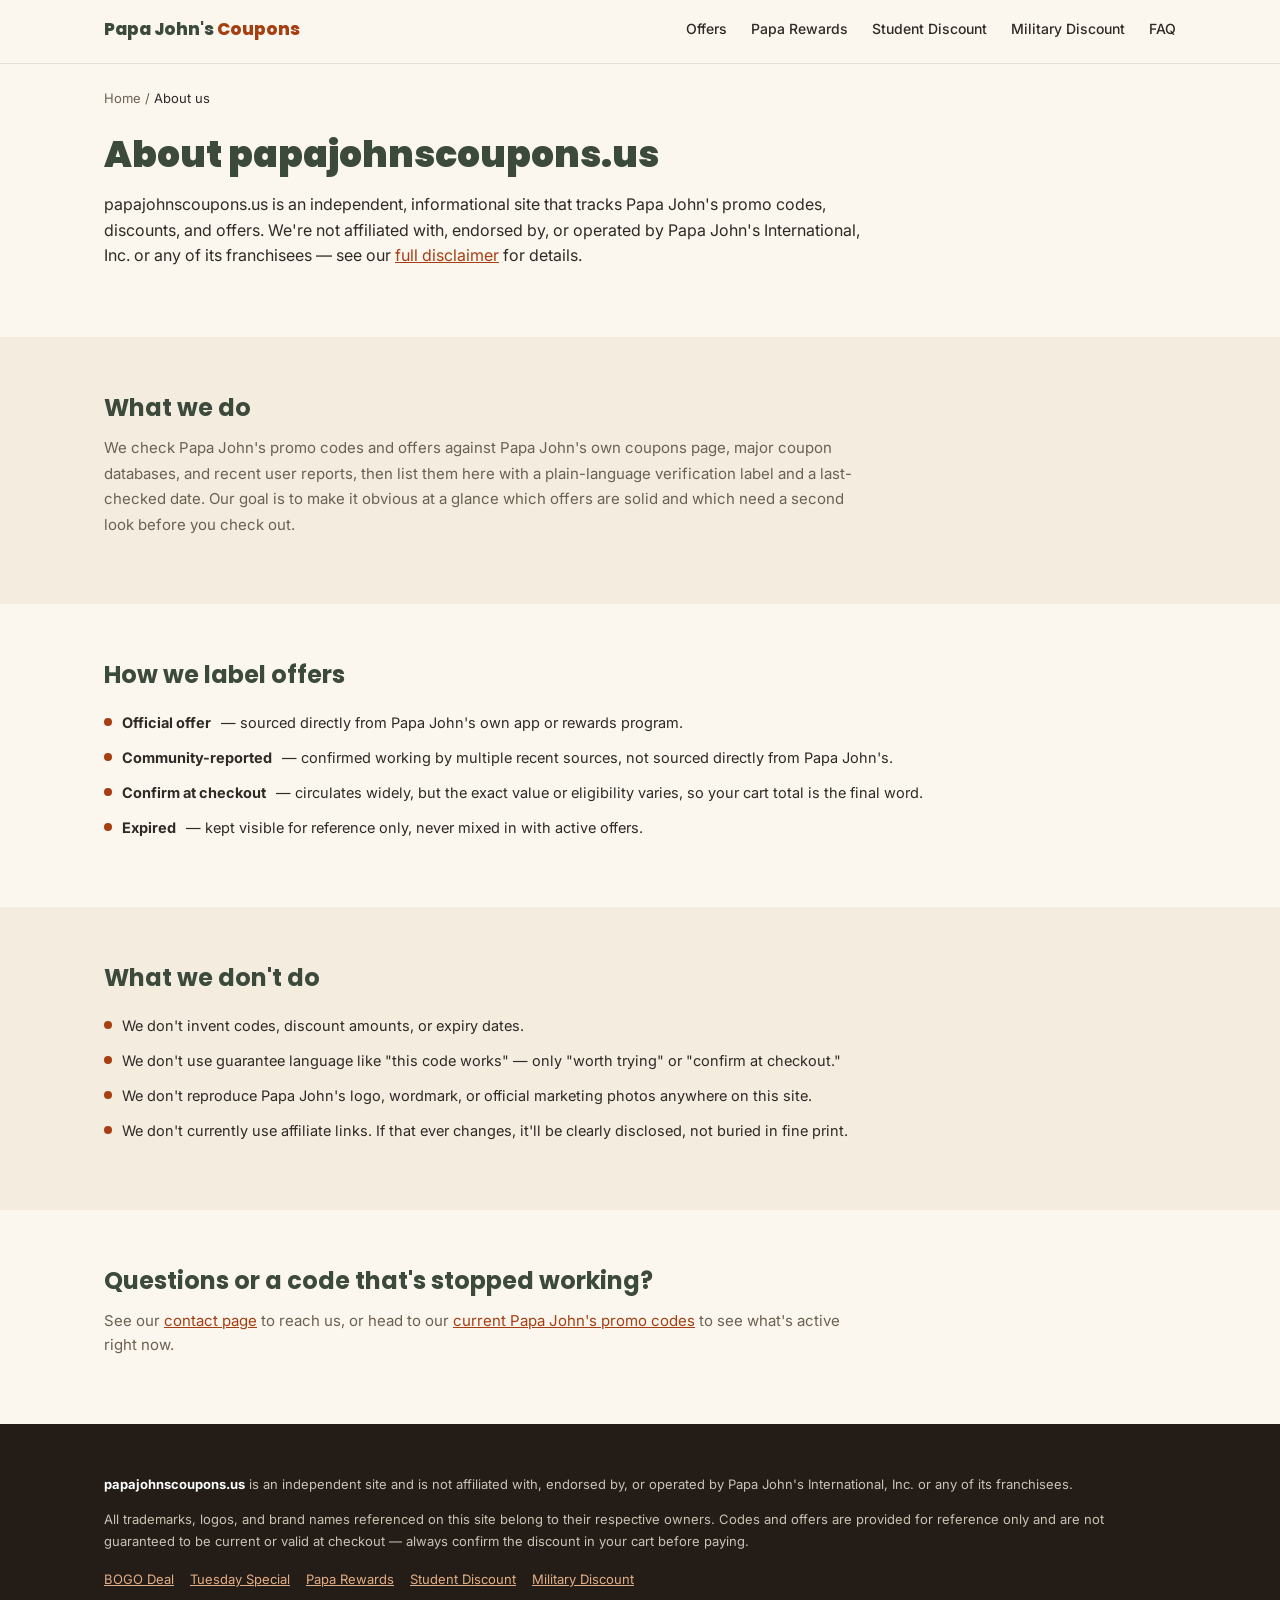
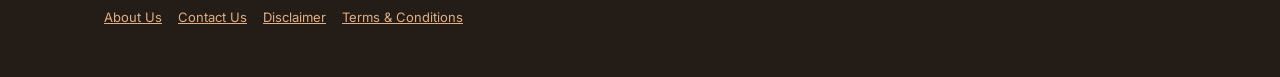
==== about-us/index.html @ 309e70a6 "Add nav links for Rewards/Student/Military pages, mobile hamburger menu, footer guide links, and OG/" ====
<!DOCTYPE html>
<html lang="en">
<head>
<meta charset="UTF-8">
<meta name="viewport" content="width=device-width, initial-scale=1.0">
<title>About Us | Papa John's Coupons</title>
<meta name="description" content="How papajohnscoupons.us verifies and tracks Papa John's promo codes, and what our site is and isn't.">
<link rel="canonical" href="https://papajohnscoupons.us/about-us/">
<meta property="og:type" content="website">
<meta property="og:site_name" content="Papa John's Coupons">
<meta property="og:title" content="About Us | Papa John's Coupons">
<meta property="og:description" content="How papajohnscoupons.us verifies and tracks Papa John's promo codes, and what our site is and isn't.">
<meta property="og:url" content="https://papajohnscoupons.us/about-us/">
<meta property="og:image" content="https://papajohnscoupons.us/images/hero.jpg">
<meta property="og:image:width" content="512">
<meta property="og:image:height" content="512">
<meta name="twitter:card" content="summary_large_image">
<meta name="twitter:title" content="About Us | Papa John's Coupons">
<meta name="twitter:description" content="How papajohnscoupons.us verifies and tracks Papa John's promo codes, and what our site is and isn't.">
<meta name="twitter:image" content="https://papajohnscoupons.us/images/hero.jpg">
<link rel="icon" type="image/svg+xml" href="/favicon/favicon.svg">
<link rel="stylesheet" href="/css/style.css?v=1">

<script type="application/ld+json">
{"@context":"https://schema.org","@type":"WebPage","name":"About Us","url":"https://papajohnscoupons.us/about-us/","description":"How papajohnscoupons.us verifies and tracks Papa John's promo codes, and what our site is and isn't."}
</script>
<script type="application/ld+json">
{
  "@context":"https://schema.org",
  "@type":"BreadcrumbList",
  "itemListElement":[
    {"@type":"ListItem","position":1,"name":"Home","item":"https://papajohnscoupons.us/"},
    {"@type":"ListItem","position":2,"name":"About Us","item":"https://papajohnscoupons.us/about-us/"}
  ]
}
</script>
</head>
<body>

<header id="site-header-inject"></header>

<main>
  <section style="padding:24px 0 0;">
    <div class="wrap" style="font-size:13px; color:var(--pj-muted);">
      <a href="/" style="color:var(--pj-muted); text-decoration:none;">Home</a> / <span style="color:var(--pj-char);">About us</span>
    </div>
  </section>

  <section style="padding-top:24px;">
    <div class="wrap">
      <h1 style="font-size:clamp(26px,3.6vw,36px); font-weight:900; line-height:1.2; max-width:760px;">About papajohnscoupons.us</h1>
      <p class="lede" style="max-width:760px; margin-top:16px;">papajohnscoupons.us is an independent, informational site that tracks Papa John's promo codes, discounts, and offers. We're not affiliated with, endorsed by, or operated by Papa John's International, Inc. or any of its franchisees &mdash; see our <a href="/disclaimer/">full disclaimer</a> for details.</p>
    </div>
  </section>

  <section class="band">
    <div class="wrap">
      <div class="section-head"><h2>What we do</h2></div>
      <p style="max-width:760px; color:var(--pj-muted); margin-top:8px; font-size:15px; line-height:1.7;">We check Papa John's promo codes and offers against Papa John's own coupons page, major coupon databases, and recent user reports, then list them here with a plain-language verification label and a last-checked date. Our goal is to make it obvious at a glance which offers are solid and which need a second look before you check out.</p>
    </div>
  </section>

  <section>
    <div class="wrap">
      <div class="section-head"><h2>How we label offers</h2></div>
      <ul class="checklist">
        <li><strong>Official offer</strong> &mdash; sourced directly from Papa John's own app or rewards program.</li>
        <li><strong>Community-reported</strong> &mdash; confirmed working by multiple recent sources, not sourced directly from Papa John's.</li>
        <li><strong>Confirm at checkout</strong> &mdash; circulates widely, but the exact value or eligibility varies, so your cart total is the final word.</li>
        <li><strong>Expired</strong> &mdash; kept visible for reference only, never mixed in with active offers.</li>
      </ul>
    </div>
  </section>

  <section class="band">
    <div class="wrap">
      <div class="section-head"><h2>What we don't do</h2></div>
      <ul class="checklist">
        <li>We don't invent codes, discount amounts, or expiry dates.</li>
        <li>We don't use guarantee language like "this code works" &mdash; only "worth trying" or "confirm at checkout."</li>
        <li>We don't reproduce Papa John's logo, wordmark, or official marketing photos anywhere on this site.</li>
        <li>We don't currently use affiliate links. If that ever changes, it'll be clearly disclosed, not buried in fine print.</li>
      </ul>
    </div>
  </section>

  <section>
    <div class="wrap">
      <div class="section-head"><h2>Questions or a code that's stopped working?</h2></div>
      <p style="max-width:760px; color:var(--pj-muted); margin-top:8px; font-size:15px;">See our <a href="/contact-us/">contact page</a> to reach us, or head to our <a href="/#deals">current Papa John's promo codes</a> to see what's active right now.</p>
    </div>
  </section>

</main>

<footer id="site-footer"></footer>

<script src="/js/include-header.js?v=1"></script>
<script src="/js/include-footer.js?v=1"></script>
<script src="/js/script.js?v=1"></script>
</body>
</html>
---- css/style.css ----
@import url('https://fonts.googleapis.com/css2?family=Poppins:wght@600;700;800;900&family=Inter:wght@400;500;600;700&display=swap');

:root{
  --pj-primary:#C9531E;
  --pj-primary-dark:#A63E12;
  --pj-primary-tint:#FBE7DB;
  --pj-accent:#3B4A3A;
  --pj-accent-dark:#2C3A2B;
  --pj-accent-tint:#E7ECE3;
  --pj-cream:#FBF6EE;
  --pj-band:#F3ECDF;
  --pj-paper:#FFFFFF;
  --pj-line:#E7DFD2;
  --pj-char:#2E2A26;
  --pj-muted:#6B6152;

  --status-confirmed-bg:#E7ECE3; --status-confirmed-text:#33422F;
  --status-checkout-bg:#F6E9D3;  --status-checkout-text:#8A5A16;
  --status-official-bg:#E4ECF2; --status-official-text:#2E4E63;
  --status-expired-bg:#EDEAE4;  --status-expired-text:#6E6656;

  --shadow-card:0 1px 2px rgba(46,42,38,.04), 0 4px 14px rgba(46,42,38,.05);

  /* CLS guard: approximate injected header/footer height so layout doesn't jump */
  --header-h-desktop:64px;
  --header-h-mobile:60px;
  --footer-h:180px;
}
*{box-sizing:border-box;}
body{
  margin:0;background:var(--pj-cream);font-family:'Inter',sans-serif;
  color:var(--pj-char);line-height:1.6;
}
.wrap{max-width:1120px;margin:0 auto;padding:0 24px;}
h1,h2,h3{font-family:'Poppins',sans-serif;color:var(--pj-accent);margin:0;}
a{color:var(--pj-primary-dark);}
ul,ol{padding-left:1.2em;}
section{padding:52px 0;}
.band{background:var(--pj-band);}
.eyebrow{
  display:inline-flex;align-items:center;gap:6px;font-family:'Poppins',sans-serif;font-weight:700;
  font-size:12px;letter-spacing:.06em;text-transform:uppercase;color:var(--pj-primary-dark);
  background:var(--pj-primary-tint);padding:6px 14px;border-radius:100px;margin-bottom:16px;
}
.section-head{max-width:680px;margin-bottom:8px;}
.section-head h2{font-size:24px;font-weight:700;}
.section-sub{color:var(--pj-muted);max-width:680px;margin-top:8px;font-size:15px;}

/* ---- header/footer injection placeholders (CLS guard) ---- */
#site-header-inject{min-height:var(--header-h-mobile);}
@media (min-width:641px){#site-header-inject{min-height:var(--header-h-desktop);}}
#site-footer{min-height:var(--footer-h);}

/* ---- nav ---- */
nav.topnav{
  position:sticky;top:0;z-index:50;background:rgba(251,246,238,.92);backdrop-filter:blur(6px);
  border-bottom:1px solid var(--pj-line);padding:16px 0;min-height:var(--header-h-mobile);
}
@media (min-width:641px){nav.topnav{min-height:var(--header-h-desktop);}}
nav.topnav .wrap{display:flex;align-items:center;justify-content:space-between;gap:16px;flex-wrap:wrap;}
.logo{font-family:'Poppins',sans-serif;font-weight:800;font-size:17px;color:var(--pj-accent);text-decoration:none;}
.logo span{color:var(--pj-primary-dark);}
.nav-links{display:flex;gap:24px;font-size:14px;font-weight:500;flex-wrap:wrap;}
.nav-links a{color:var(--pj-char);text-decoration:none;}
.nav-links a:hover{color:var(--pj-primary-dark);}
.nav-toggle{display:none;flex-direction:column;justify-content:center;gap:5px;width:34px;height:34px;background:none;border:none;cursor:pointer;padding:0;}
.nav-toggle span{display:block;width:100%;height:2px;background:var(--pj-char);border-radius:2px;transition:transform .2s ease,opacity .2s ease;}
.nav-toggle[aria-expanded="true"] span:nth-child(1){transform:translateY(7px) rotate(45deg);}
.nav-toggle[aria-expanded="true"] span:nth-child(2){opacity:0;}
.nav-toggle[aria-expanded="true"] span:nth-child(3){transform:translateY(-7px) rotate(-45deg);}
@media (max-width:640px){
  .nav-toggle{display:flex;}
  .nav-links{display:none;width:100%;flex-direction:column;gap:0;order:3;}
  .nav-links.is-open{display:flex;}
  .nav-links a{padding:12px 0;border-top:1px solid var(--pj-line);}
}

/* ---- hero ---- */
.hero{padding:56px 0 60px;}
.hero-grid{display:grid;grid-template-columns:1.1fr 0.9fr;gap:48px;align-items:center;}
@media (max-width:840px){.hero-grid{grid-template-columns:1fr;}}
.hero h1{font-size:clamp(30px,4.2vw,42px);font-weight:900;line-height:1.15;}
.hero .lede{font-size:16px;color:var(--pj-muted);margin-top:16px;max-width:520px;}
.hero-cta{
  display:inline-flex;align-items:center;gap:8px;background:var(--pj-primary);color:#fff;
  font-family:'Poppins',sans-serif;font-weight:700;font-size:15px;padding:14px 26px;
  border-radius:100px;text-decoration:none;margin-top:24px;box-shadow:var(--shadow-card);
}
.hero-cta:hover{background:var(--pj-primary-dark);}
.hero-meta{margin-top:18px;font-size:13.5px;color:var(--pj-muted);}
.hero-meta strong{color:var(--pj-char);}

.hero-image-frame{
  width:100%;max-width:420px;aspect-ratio:1/1;margin:0 auto;border-radius:24px;
  background:var(--pj-paper);border:1.5px dashed #D9A15C;display:flex;flex-direction:column;
  align-items:center;justify-content:center;gap:10px;color:var(--pj-muted);text-align:center;
  padding:24px;box-shadow:var(--shadow-card);overflow:hidden;
}
.hero-image-frame img{width:100%;height:100%;object-fit:cover;border-radius:22px;}
.hero-image-frame .frame-icon{width:40px;height:40px;color:var(--pj-primary-dark);}
.hero-image-frame .frame-text{font-size:13px;line-height:1.5;max-width:240px;}
.hero-image-frame .frame-text code{background:var(--pj-band);padding:2px 6px;border-radius:6px;font-size:12px;}

.tldr{
  background:var(--pj-paper);border:1px solid var(--pj-line);border-radius:16px;
  padding:22px 26px;margin-top:30px;max-width:640px;box-shadow:var(--shadow-card);
}
.tldr h3{font-size:13px;text-transform:uppercase;letter-spacing:.05em;margin-bottom:12px;}
.tldr ul{margin:0;font-size:14.5px;padding-left:1.1em;}
.tldr li{margin-bottom:7px;}

/* ---- search + filters ---- */
.search-row{display:flex;gap:12px;flex-wrap:wrap;margin-top:22px;align-items:center;}
.search-box{
  flex:1;min-width:240px;display:flex;align-items:center;gap:10px;background:var(--pj-paper);
  border:1px solid var(--pj-line);border-radius:12px;padding:12px 16px;box-shadow:var(--shadow-card);
}
.search-box svg{width:18px;height:18px;color:var(--pj-muted);flex-shrink:0;}
.search-box input{border:none;outline:none;background:transparent;font-size:14.5px;width:100%;font-family:'Inter',sans-serif;color:var(--pj-char);}
.filters{display:flex;flex-wrap:wrap;gap:10px;margin-top:16px;}
.filter{
  font-family:'Poppins',sans-serif;font-weight:600;font-size:13.5px;background:var(--pj-paper);
  border:1.5px solid var(--pj-line);color:var(--pj-char);padding:9px 18px;border-radius:10px;cursor:pointer;
}
.filter:hover{border-color:var(--pj-accent);}
.filter[aria-pressed="true"]{background:var(--pj-accent);border-color:var(--pj-accent);color:#fff;}
.no-results{display:none;text-align:center;padding:40px 0;color:var(--pj-muted);font-size:14.5px;}
.no-results[hidden]{display:none;}

/* ---- deals grid ---- */
.pj-grid{display:grid;grid-template-columns:repeat(2, 1fr);gap:18px;margin-top:22px;}
@media (max-width:760px){.pj-grid{grid-template-columns:1fr;}}
.pj-card{position:relative;background:var(--pj-paper);border:1px solid var(--pj-line);border-radius:16px;overflow:hidden;display:flex;flex-direction:column;box-shadow:var(--shadow-card);}
.pj-card.is-expired{filter:grayscale(45%);background:var(--status-expired-bg);}
.pj-card[hidden]{display:none;}
.pj-card-top{display:flex;align-items:center;justify-content:space-between;gap:12px;padding:18px 20px 0;}
.pj-tag{display:inline-flex;align-items:center;gap:6px;font-size:10.5px;font-weight:800;letter-spacing:.05em;text-transform:uppercase;padding:5px 10px;border-radius:100px;}
.pj-tag.code{background:var(--status-checkout-bg);color:var(--status-checkout-text);}
.pj-tag.member{background:var(--status-official-bg);color:var(--status-official-text);}
.pj-ribbon{font-family:'Poppins',sans-serif;font-weight:900;font-size:22px;color:var(--pj-primary-dark);line-height:1;white-space:nowrap;}
.pj-card-body{padding:12px 20px 4px;display:flex;flex-direction:column;gap:8px;flex:1;}
.pj-card-title{font-family:'Poppins',sans-serif;font-weight:700;font-size:16.5px;line-height:1.32;color:var(--pj-char);}
.pj-card-desc{font-size:13.5px;color:var(--pj-muted);}
.pj-verify-row{display:flex;align-items:center;justify-content:space-between;gap:8px;padding:10px 20px;border-top:1px solid var(--pj-line);}
.pj-verify-badge{display:inline-flex;align-items:center;gap:5px;font-size:11px;font-weight:700;padding:4px 10px;border-radius:100px;}
.pj-verify-badge svg{width:11px;height:11px;}
.pj-verify-badge.confirmed{background:var(--status-confirmed-bg);color:var(--status-confirmed-text);}
.pj-verify-badge.checkout{background:var(--status-checkout-bg);color:var(--status-checkout-text);}
.pj-verify-badge.official{background:var(--status-official-bg);color:var(--status-official-text);}
.pj-verify-badge.expired{background:var(--status-expired-bg);color:var(--status-expired-text);}
.pj-last-checked{font-size:11px;color:var(--pj-muted);white-space:nowrap;}
.pj-card-footer{padding:14px 20px;}
.pj-code-face{display:flex;align-items:center;justify-content:space-between;gap:10px;background:#FCF3E8;border:1.5px dashed #D9A15C;border-radius:10px;padding:10px 14px;cursor:pointer;width:100%;}
.pj-card.is-expired .pj-code-face{cursor:default;background:var(--status-expired-bg);border-color:var(--pj-line);}
.pj-masked{font-family:'Poppins',sans-serif;font-weight:700;font-size:13.5px;letter-spacing:.03em;}
.pj-reveal-label{font-size:12px;font-weight:700;color:var(--pj-primary-dark);display:flex;align-items:center;gap:4px;white-space:nowrap;}
.pj-card.is-expired .pj-reveal-label{color:var(--status-expired-text);}
.pj-reveal-label svg{width:13px;height:13px;}
.pj-btn-offer{width:100%;background:var(--pj-accent);color:#fff;border:none;border-radius:10px;padding:11px 16px;font-family:'Poppins',sans-serif;font-weight:700;font-size:13.5px;cursor:pointer;display:flex;align-items:center;justify-content:center;gap:7px;}
.pj-btn-offer:hover{background:var(--pj-accent-dark);}

/* ---- modal ---- */
.pj-overlay{position:fixed;inset:0;background:rgba(20,15,10,0.55);display:none;align-items:center;justify-content:center;z-index:100;padding:20px;}
.pj-overlay.show{display:flex;}
.pj-modal{background:var(--pj-paper);width:100%;max-width:420px;border-radius:18px;padding:28px;position:relative;max-height:90vh;overflow-y:auto;}
.pj-modal-close{position:absolute;top:16px;right:16px;background:var(--pj-cream);border:none;width:30px;height:30px;border-radius:50%;font-size:16px;line-height:1;cursor:pointer;color:var(--pj-char);}
.pj-modal-verify{display:flex;align-items:center;gap:8px;margin-bottom:14px;font-size:12px;color:var(--pj-muted);}
.pj-modal-headline{font-size:19px;line-height:1.4;margin-bottom:20px;color:var(--pj-char);}
.pj-modal-desc{font-size:14px;color:var(--pj-muted);margin-bottom:18px;}
.pj-code-box{background:#F2ECE1;border-radius:100px;padding:6px 6px 6px 18px;display:flex;align-items:center;justify-content:space-between;gap:10px;margin-bottom:16px;}
.pj-code-text{font-family:'Poppins',sans-serif;font-weight:800;font-size:15.5px;letter-spacing:.03em;color:var(--pj-char);}
.pj-copy-inline{flex-shrink:0;background:var(--pj-char);color:#fff;border:none;border-radius:100px;padding:10px 22px;font-family:'Poppins',sans-serif;font-weight:700;font-size:13.5px;cursor:pointer;}
.pj-copy-inline.copied{background:var(--pj-accent);}
.pj-modal-cta{width:100%;background:var(--pj-accent);color:#fff;border:none;border-radius:100px;padding:15px;font-family:'Poppins',sans-serif;font-weight:700;font-size:14.5px;cursor:pointer;margin-bottom:20px;}
.pj-modal-cta[disabled]{background:var(--status-expired-text);cursor:default;}
.pj-offer-note{background:var(--pj-accent-tint);border-radius:12px;padding:14px 16px;font-size:13.5px;color:var(--pj-accent-dark);margin-bottom:16px;display:flex;gap:8px;}
.pj-offer-note.warn{background:var(--status-expired-bg);color:var(--status-expired-text);}
.pj-feedback{display:flex;align-items:center;justify-content:space-between;gap:12px;padding-top:14px;border-top:1px solid var(--pj-line);margin-bottom:14px;}
.pj-feedback-label{font-family:'Poppins',sans-serif;font-weight:700;font-size:14px;color:var(--pj-char);}
.pj-fb-btn{display:flex;align-items:center;gap:5px;border:none;border-radius:100px;padding:8px 14px;font-family:'Poppins',sans-serif;font-weight:700;font-size:13px;cursor:pointer;}
.pj-fb-btn.yes{background:var(--status-confirmed-bg);color:var(--status-confirmed-text);}
.pj-fb-btn.no{background:var(--status-checkout-bg);color:var(--status-checkout-text);}
.pj-fb-thanks{display:flex;align-items:center;gap:6px;font-family:'Poppins',sans-serif;font-weight:700;font-size:13px;padding:8px 14px;border-radius:100px;}
.pj-fb-thanks.yes{background:var(--status-confirmed-bg);color:var(--status-confirmed-text);}
.pj-modal-restrict{font-size:12.5px;color:var(--pj-muted);}

/* ---- content cards / lists ---- */
.info-card{background:var(--pj-paper);border:1px solid var(--pj-line);border-radius:16px;padding:24px 26px;box-shadow:var(--shadow-card);}
.two-col{display:grid;grid-template-columns:1fr 1fr;gap:20px;margin-top:20px;}
@media (max-width:760px){.two-col{grid-template-columns:1fr;}}
table.data{width:100%;border-collapse:collapse;margin-top:18px;font-size:14px;background:var(--pj-paper);border-radius:14px;overflow:hidden;box-shadow:var(--shadow-card);}
table.data th, table.data td{text-align:left;padding:12px 16px;border-bottom:1px solid var(--pj-line);vertical-align:top;}
table.data th{font-family:'Poppins',sans-serif;font-weight:700;color:#fff;background:var(--pj-accent);font-size:12.5px;text-transform:uppercase;letter-spacing:.03em;}
table.data tr:last-child td{border-bottom:none;}
@media (max-width:600px){table.data{font-size:13px;}table.data th, table.data td{padding:9px 10px;}}

.checklist{list-style:none;padding:0;margin-top:16px;}
.checklist li{display:flex;gap:10px;font-size:14.5px;margin-bottom:12px;align-items:flex-start;}
.checklist li::before{content:"";width:8px;height:8px;border-radius:50%;background:var(--pj-primary-dark);margin-top:7px;flex-shrink:0;}
.steps{counter-reset:step;list-style:none;padding:0;margin-top:16px;}
.steps li{counter-increment:step;position:relative;padding-left:40px;margin-bottom:16px;font-size:14.5px;}
.steps li::before{
  content:counter(step);position:absolute;left:0;top:0;width:28px;height:28px;border-radius:50%;
  background:var(--pj-accent);color:#fff;font-family:'Poppins',sans-serif;font-weight:700;font-size:13px;
  display:flex;align-items:center;justify-content:center;
}
.save-list{list-style:none;padding:0;margin-top:18px;display:grid;gap:14px;}
.save-list li{background:var(--pj-paper);border:1px solid var(--pj-line);border-radius:12px;padding:16px 18px;font-size:14.5px;box-shadow:var(--shadow-card);}
.save-list li strong{color:var(--pj-accent);}

/* ---- FAQ ---- */
.faq-item{border-bottom:1px solid var(--pj-line);padding:18px 0;}
.faq-item summary{font-family:'Poppins',sans-serif;font-weight:600;font-size:15.5px;cursor:pointer;color:var(--pj-char);list-style:none;}
.faq-item summary::-webkit-details-marker{display:none;}
.faq-item summary::before{content:"+";color:var(--pj-primary-dark);font-weight:800;margin-right:10px;}
.faq-item[open] summary::before{content:"\2212";}
.faq-item p{margin:12px 0 0 22px;font-size:14.5px;color:var(--pj-muted);}

/* ---- conclusion ---- */
.conclusion{background:var(--pj-accent);color:#EFEDE7;border-radius:20px;padding:36px 32px;}
.conclusion h2{color:#fff;font-size:22px;}
.conclusion p{font-size:15px;line-height:1.7;margin-top:14px;color:#DEDCD3;max-width:760px;}
.conclusion .cta-row{margin-top:20px;}
.conclusion .cta-row a{
  display:inline-flex;align-items:center;gap:8px;background:var(--pj-primary);color:#fff;
  font-family:'Poppins',sans-serif;font-weight:700;font-size:14.5px;padding:12px 24px;border-radius:100px;text-decoration:none;
}

footer.site-footer{background:#241D17;color:#C9C2B6;padding:36px 0;}
footer.site-footer .wrap{font-size:13px;line-height:1.7;}
footer.site-footer strong{color:#fff;}
footer.site-footer a{color:#E3AE85;}
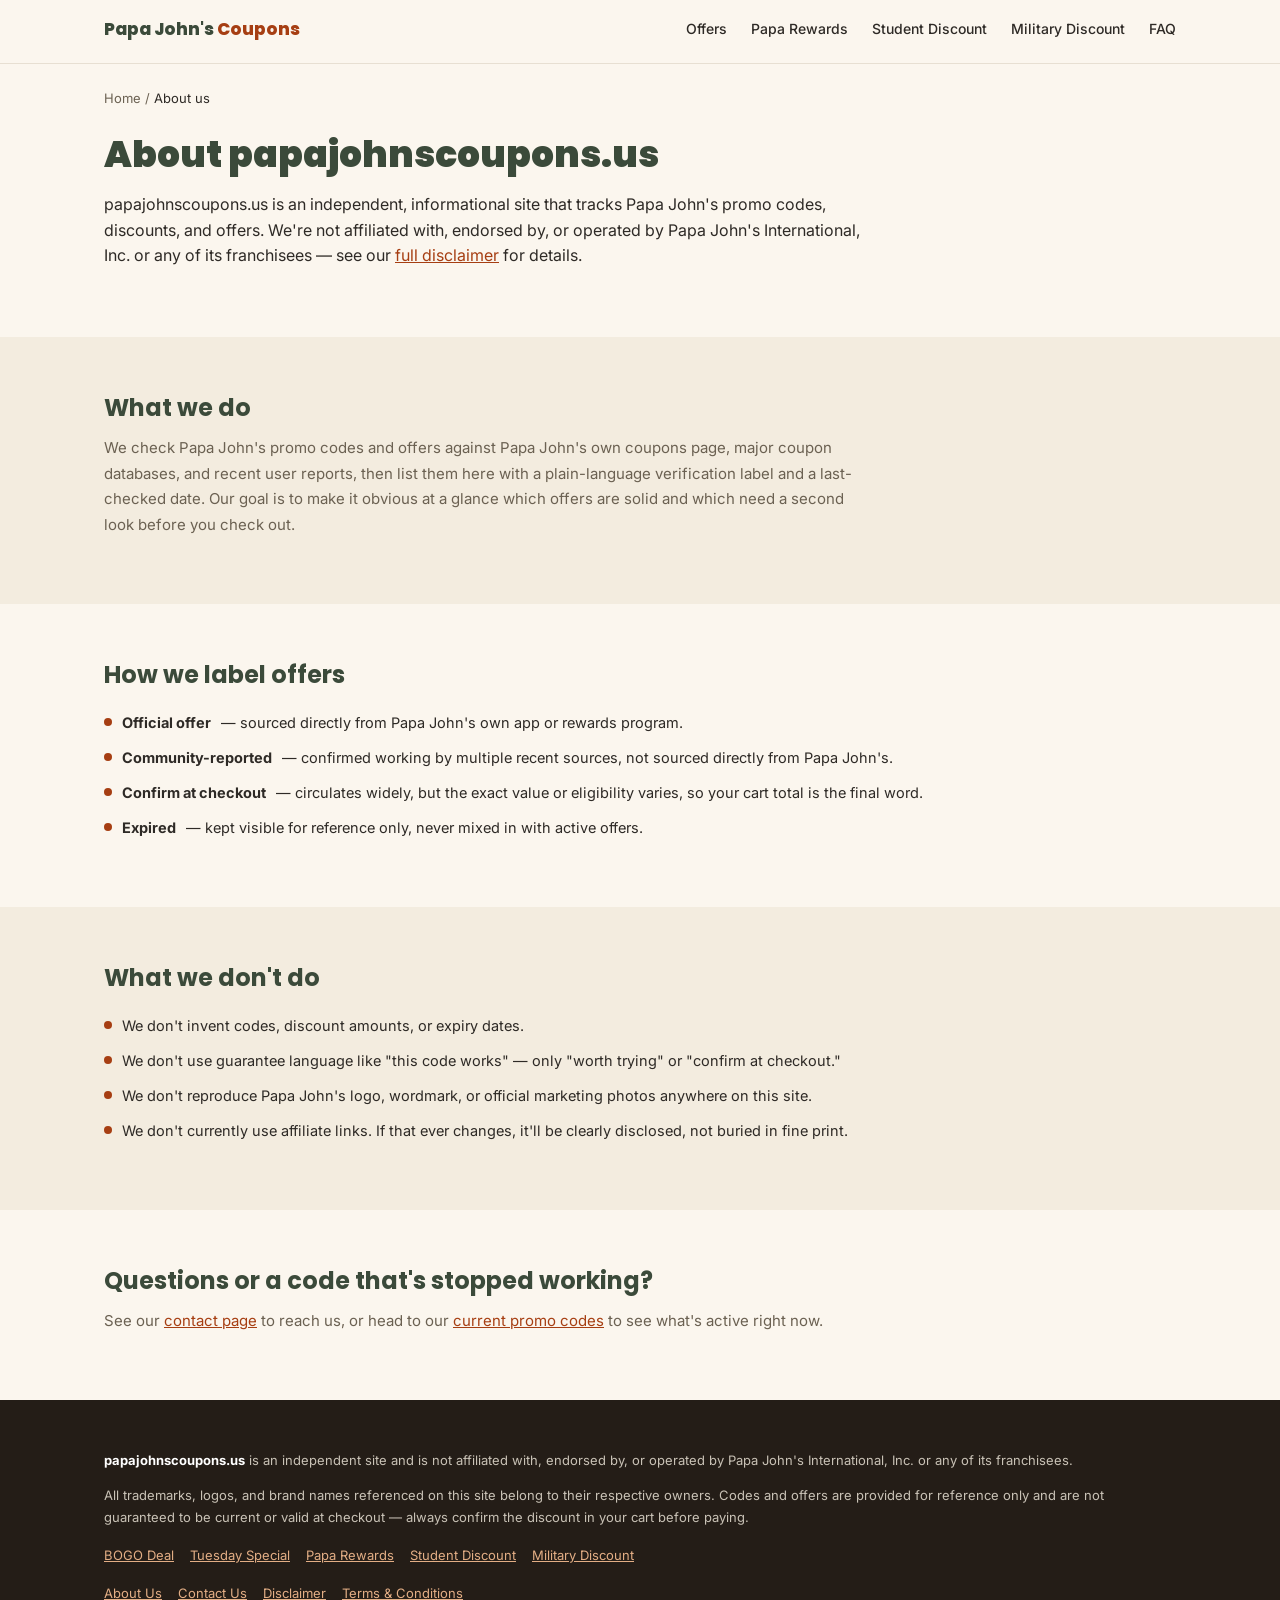
==== commit df554a16: "Shorten long contextual anchor text sitewide to natural 2-4 word phrases; semantically expand three " ====
--- a/about-us/index.html
+++ b/about-us/index.html
@@ -37,7 +37,23 @@
 </head>
 <body>
 
-<header id="site-header-inject"></header>
+<header id="site-header-inject">
+<nav class="topnav">
+  <div class="wrap">
+    <a href="/" class="logo">Papa John's <span>Coupons</span></a>
+    <button class="nav-toggle" id="nav-toggle" aria-expanded="false" aria-controls="nav-links" aria-label="Open menu">
+      <span></span><span></span><span></span>
+    </button>
+    <div class="nav-links" id="nav-links">
+      <a href="/#deals">Offers</a>
+      <a href="/papa-rewards/">Papa Rewards</a>
+      <a href="/student-discount/">Student Discount</a>
+      <a href="/military-discount/">Military Discount</a>
+      <a href="/#faq">FAQ</a>
+    </div>
+  </div>
+</nav>
+</header>
 
 <main>
   <section style="padding:24px 0 0;">
@@ -87,16 +103,32 @@
   <section>
     <div class="wrap">
       <div class="section-head"><h2>Questions or a code that's stopped working?</h2></div>
-      <p style="max-width:760px; color:var(--pj-muted); margin-top:8px; font-size:15px;">See our <a href="/contact-us/">contact page</a> to reach us, or head to our <a href="/#deals">current Papa John's promo codes</a> to see what's active right now.</p>
+      <p style="max-width:760px; color:var(--pj-muted); margin-top:8px; font-size:15px;">See our <a href="/contact-us/">contact page</a> to reach us, or head to our <a href="/#deals">current promo codes</a> to see what's active right now.</p>
     </div>
   </section>
 
 </main>
 
-<footer id="site-footer"></footer>
+<footer id="site-footer" class="site-footer">
+  <div class="wrap">
+    <p><strong>papajohnscoupons.us</strong> is an independent site and is not affiliated with, endorsed by, or operated by Papa John's International, Inc. or any of its franchisees.</p>
+    <p style="margin-top:8px;">All trademarks, logos, and brand names referenced on this site belong to their respective owners. Codes and offers are provided for reference only and are not guaranteed to be current or valid at checkout &mdash; always confirm the discount in your cart before paying.</p>
+    <p style="margin-top:16px; display:flex; gap:16px; flex-wrap:wrap;">
+      <a href="/bogo-deal/">BOGO Deal</a>
+      <a href="/tuesday-special/">Tuesday Special</a>
+      <a href="/papa-rewards/">Papa Rewards</a>
+      <a href="/student-discount/">Student Discount</a>
+      <a href="/military-discount/">Military Discount</a>
+    </p>
+    <p style="margin-top:16px; display:flex; gap:16px; flex-wrap:wrap;">
+      <a href="/about-us/">About Us</a>
+      <a href="/contact-us/">Contact Us</a>
+      <a href="/disclaimer/">Disclaimer</a>
+      <a href="/terms-conditions/">Terms &amp; Conditions</a>
+    </p>
+  </div>
+</footer>
 
-<script src="/js/include-header.js?v=1"></script>
-<script src="/js/include-footer.js?v=1"></script>
 <script src="/js/script.js?v=1"></script>
 </body>
 </html>
--- a/css/style.css
+++ b/css/style.css
@@ -188,6 +188,9 @@
 .info-card{background:var(--pj-paper);border:1px solid var(--pj-line);border-radius:16px;padding:24px 26px;box-shadow:var(--shadow-card);}
 .two-col{display:grid;grid-template-columns:1fr 1fr;gap:20px;margin-top:20px;}
 @media (max-width:760px){.two-col{grid-template-columns:1fr;}}
+.qa-grid{display:grid;grid-template-columns:repeat(2, 1fr);gap:16px;margin-top:22px;}
+.qa-grid .info-card{padding:18px 20px;}
+@media (max-width:640px){.qa-grid{grid-template-columns:1fr;}}
 table.data{width:100%;border-collapse:collapse;margin-top:18px;font-size:14px;background:var(--pj-paper);border-radius:14px;overflow:hidden;box-shadow:var(--shadow-card);}
 table.data th, table.data td{text-align:left;padding:12px 16px;border-bottom:1px solid var(--pj-line);vertical-align:top;}
 table.data th{font-family:'Poppins',sans-serif;font-weight:700;color:#fff;background:var(--pj-accent);font-size:12.5px;text-transform:uppercase;letter-spacing:.03em;}
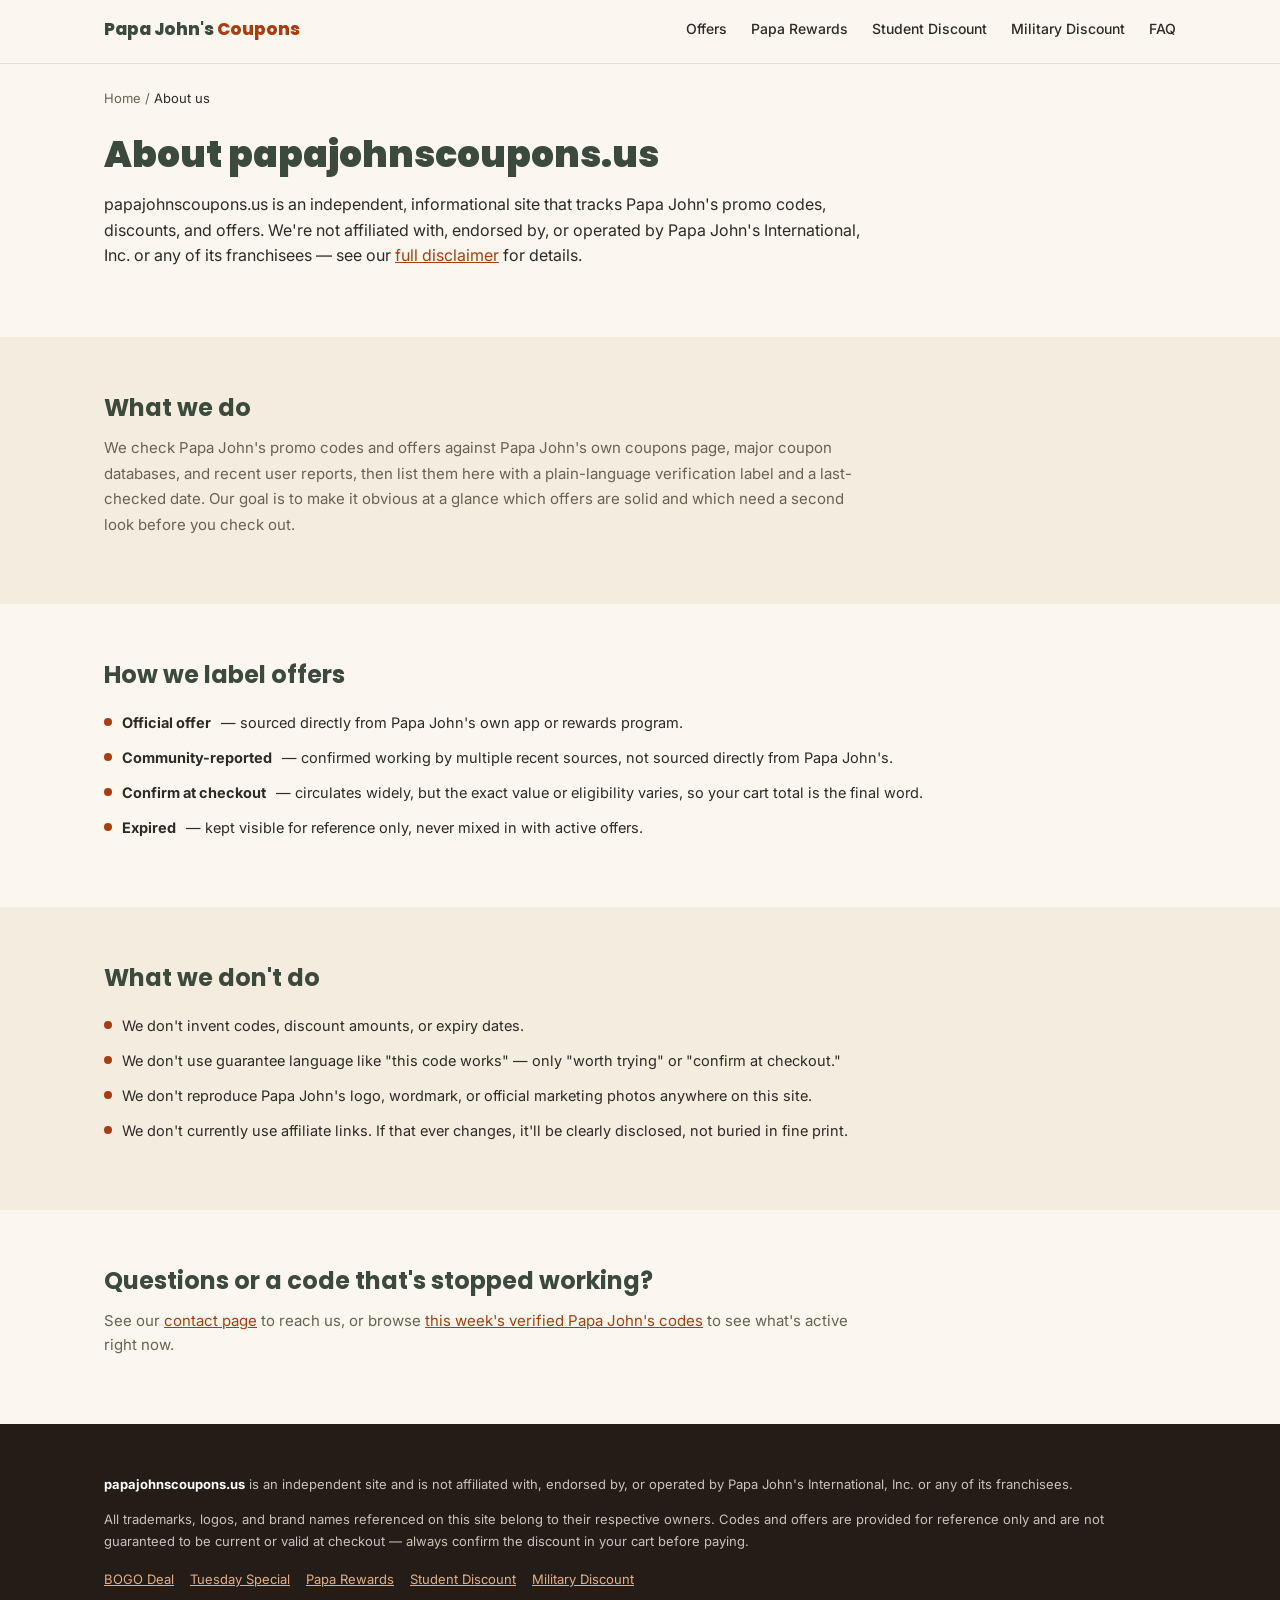
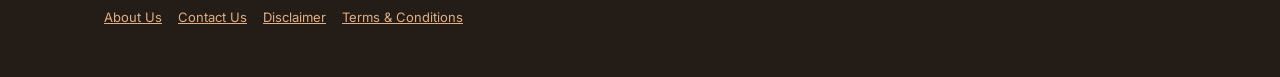
==== commit ca7de4a7: "Improve internal linking: add contextual homepage links across content pages" ====
--- a/about-us/index.html
+++ b/about-us/index.html
@@ -103,7 +103,7 @@
   <section>
     <div class="wrap">
       <div class="section-head"><h2>Questions or a code that's stopped working?</h2></div>
-      <p style="max-width:760px; color:var(--pj-muted); margin-top:8px; font-size:15px;">See our <a href="/contact-us/">contact page</a> to reach us, or head to our <a href="/#deals">current promo codes</a> to see what's active right now.</p>
+      <p style="max-width:760px; color:var(--pj-muted); margin-top:8px; font-size:15px;">See our <a href="/contact-us/">contact page</a> to reach us, or browse <a href="/">this week's verified Papa John's codes</a> to see what's active right now.</p>
     </div>
   </section>
 
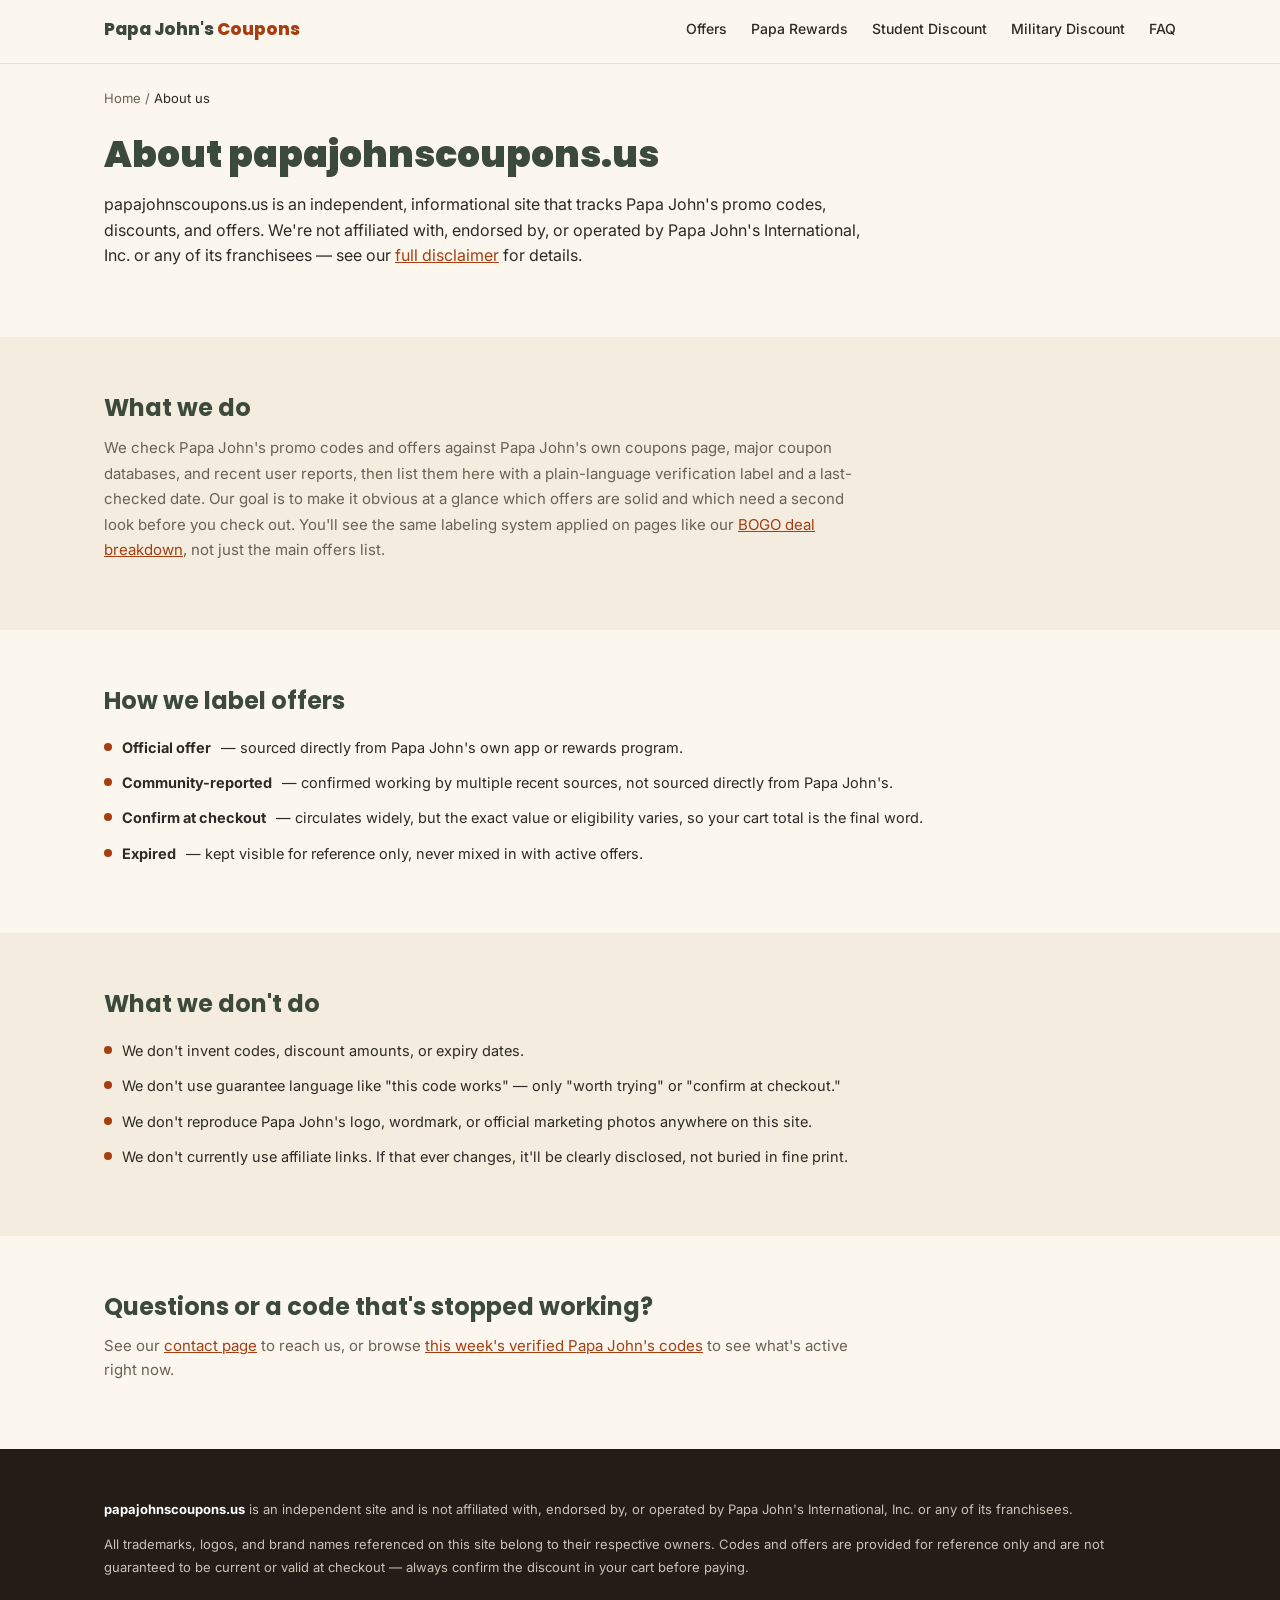
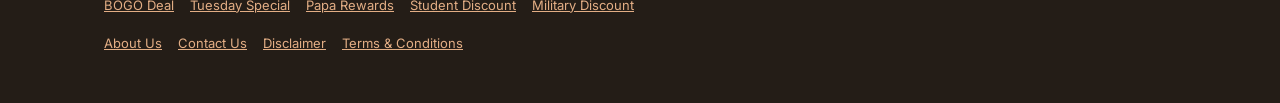
==== commit 0fead28c: "Improve internal linking: contextual, descriptive anchor text across all pages" ====
--- a/about-us/index.html
+++ b/about-us/index.html
@@ -72,7 +72,7 @@
   <section class="band">
     <div class="wrap">
       <div class="section-head"><h2>What we do</h2></div>
-      <p style="max-width:760px; color:var(--pj-muted); margin-top:8px; font-size:15px; line-height:1.7;">We check Papa John's promo codes and offers against Papa John's own coupons page, major coupon databases, and recent user reports, then list them here with a plain-language verification label and a last-checked date. Our goal is to make it obvious at a glance which offers are solid and which need a second look before you check out.</p>
+      <p style="max-width:760px; color:var(--pj-muted); margin-top:8px; font-size:15px; line-height:1.7;">We check Papa John's promo codes and offers against Papa John's own coupons page, major coupon databases, and recent user reports, then list them here with a plain-language verification label and a last-checked date. Our goal is to make it obvious at a glance which offers are solid and which need a second look before you check out. You'll see the same labeling system applied on pages like our <a href="/bogo-deal/">BOGO deal breakdown</a>, not just the main offers list.</p>
     </div>
   </section>
 
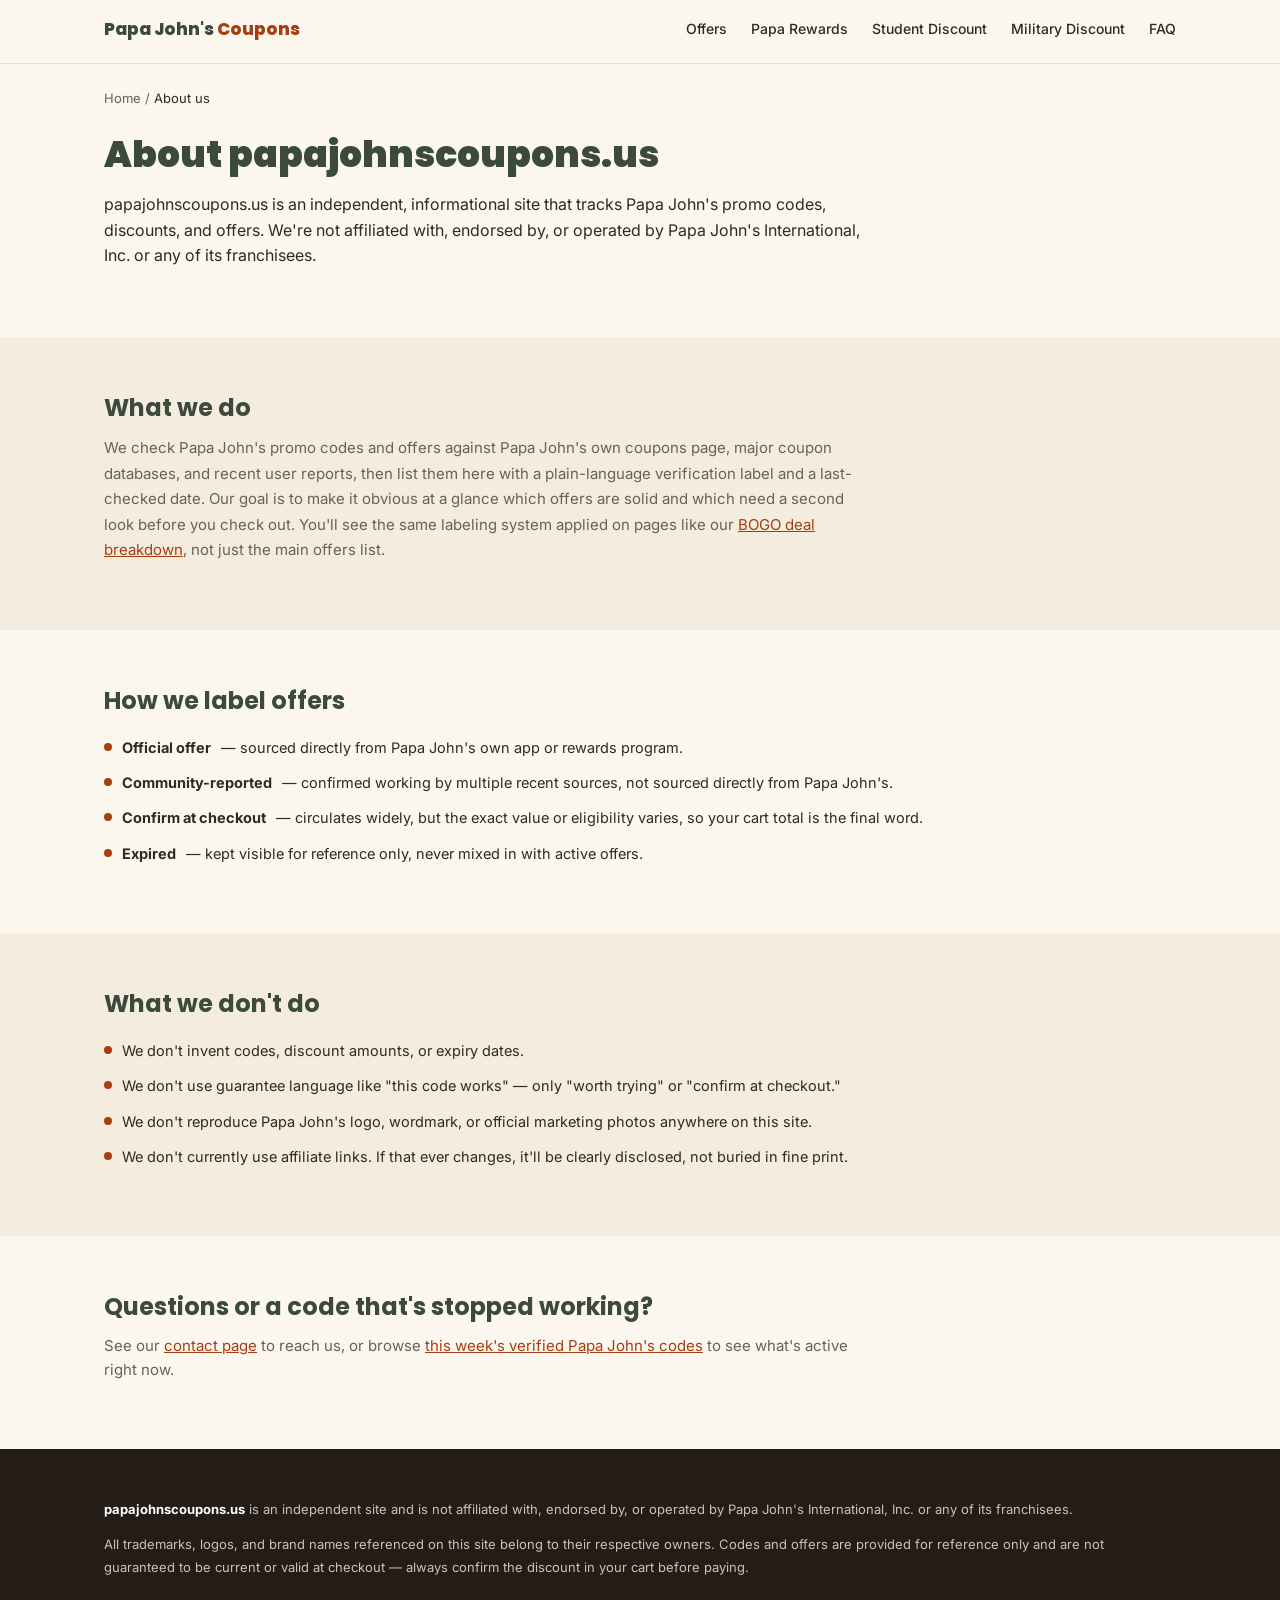
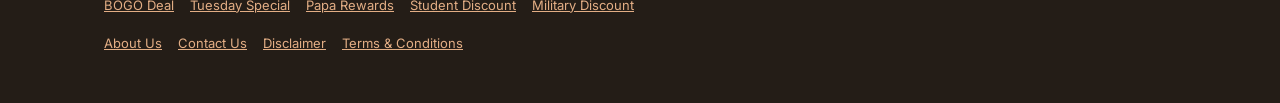
==== commit 58e6e02c: "Remove contextual internal links to/from legal pages (disclaimer, terms-conditions)" ====
--- a/about-us/index.html
+++ b/about-us/index.html
@@ -65,7 +65,7 @@
   <section style="padding-top:24px;">
     <div class="wrap">
       <h1 style="font-size:clamp(26px,3.6vw,36px); font-weight:900; line-height:1.2; max-width:760px;">About papajohnscoupons.us</h1>
-      <p class="lede" style="max-width:760px; margin-top:16px;">papajohnscoupons.us is an independent, informational site that tracks Papa John's promo codes, discounts, and offers. We're not affiliated with, endorsed by, or operated by Papa John's International, Inc. or any of its franchisees &mdash; see our <a href="/disclaimer/">full disclaimer</a> for details.</p>
+      <p class="lede" style="max-width:760px; margin-top:16px;">papajohnscoupons.us is an independent, informational site that tracks Papa John's promo codes, discounts, and offers. We're not affiliated with, endorsed by, or operated by Papa John's International, Inc. or any of its franchisees.</p>
     </div>
   </section>
 
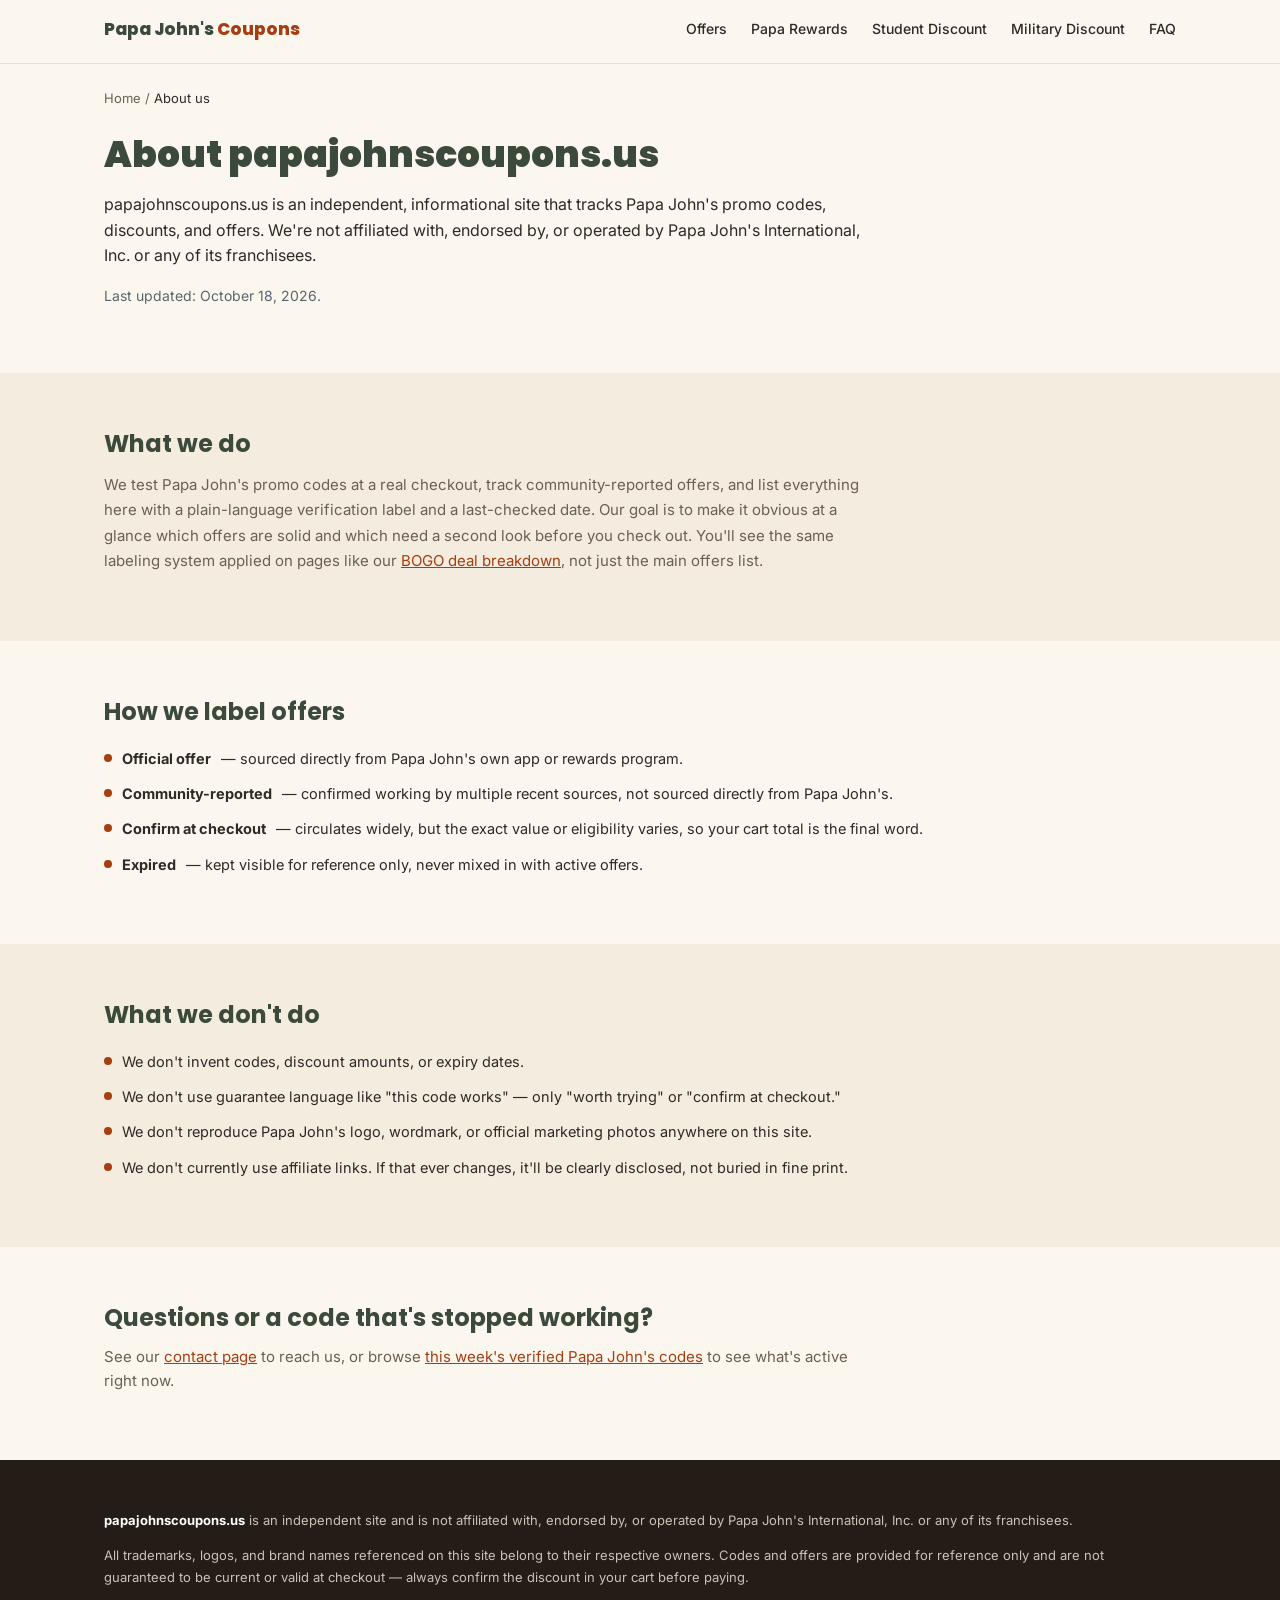
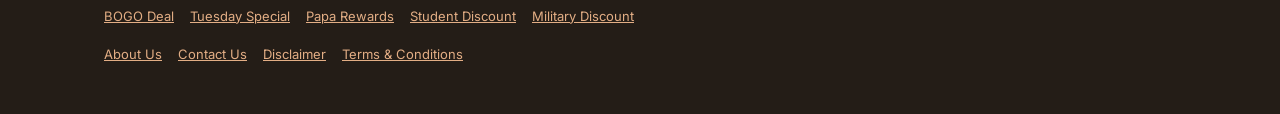
==== commit b58b9a62: "About us refresh Oct 18 2026: verification framing, freshness date" ====
--- a/about-us/index.html
+++ b/about-us/index.html
@@ -66,13 +66,14 @@
     <div class="wrap">
       <h1 style="font-size:clamp(26px,3.6vw,36px); font-weight:900; line-height:1.2; max-width:760px;">About papajohnscoupons.us</h1>
       <p class="lede" style="max-width:760px; margin-top:16px;">papajohnscoupons.us is an independent, informational site that tracks Papa John's promo codes, discounts, and offers. We're not affiliated with, endorsed by, or operated by Papa John's International, Inc. or any of its franchisees.</p>
+      <p style="max-width:760px; margin-top:10px; font-size:14px; color:#5b6570;">Last updated: October 18, 2026.</p>
     </div>
   </section>
 
   <section class="band">
     <div class="wrap">
       <div class="section-head"><h2>What we do</h2></div>
-      <p style="max-width:760px; color:var(--pj-muted); margin-top:8px; font-size:15px; line-height:1.7;">We check Papa John's promo codes and offers against Papa John's own coupons page, major coupon databases, and recent user reports, then list them here with a plain-language verification label and a last-checked date. Our goal is to make it obvious at a glance which offers are solid and which need a second look before you check out. You'll see the same labeling system applied on pages like our <a href="/bogo-deal/">BOGO deal breakdown</a>, not just the main offers list.</p>
+      <p style="max-width:760px; color:var(--pj-muted); margin-top:8px; font-size:15px; line-height:1.7;">We test Papa John's promo codes at a real checkout, track community-reported offers, and list everything here with a plain-language verification label and a last-checked date. Our goal is to make it obvious at a glance which offers are solid and which need a second look before you check out. You'll see the same labeling system applied on pages like our <a href="/bogo-deal/">BOGO deal breakdown</a>, not just the main offers list.</p>
     </div>
   </section>
 
--- a/css/style.css
+++ b/css/style.css
@@ -108,6 +108,29 @@
 .tldr h3{font-size:13px;text-transform:uppercase;letter-spacing:.05em;margin-bottom:12px;}
 .tldr ul{margin:0;font-size:14.5px;padding-left:1.1em;}
 .tldr li{margin-bottom:7px;}
+
+
+/* ---- homepage hero banner ---- */
+.hero-banner-link{
+  display:block;
+  width:100%;
+  max-width:800px;
+  margin:26px auto 0;
+  text-decoration:none;
+  border-radius:20px;
+  overflow:hidden;
+  box-shadow:var(--shadow-card);
+}
+.hero-banner-image{
+  display:block;
+  width:100%;
+  height:auto;
+  border-radius:20px;
+}
+@media (max-width:640px){
+  .hero-banner-link{margin-top:20px;border-radius:14px;}
+  .hero-banner-image{border-radius:14px;}
+}
 
 /* ---- search + filters ---- */
 .search-row{display:flex;gap:12px;flex-wrap:wrap;margin-top:22px;align-items:center;}
@@ -191,11 +214,12 @@
 .qa-grid{display:grid;grid-template-columns:repeat(2, 1fr);gap:16px;margin-top:22px;}
 .qa-grid .info-card{padding:18px 20px;}
 @media (max-width:640px){.qa-grid{grid-template-columns:1fr;}}
-table.data{width:100%;border-collapse:collapse;margin-top:18px;font-size:14px;background:var(--pj-paper);border-radius:14px;overflow:hidden;box-shadow:var(--shadow-card);}
-table.data th, table.data td{text-align:left;padding:12px 16px;border-bottom:1px solid var(--pj-line);vertical-align:top;}
+.table-scroll{width:100%;overflow-x:auto;-webkit-overflow-scrolling:touch;margin-top:18px;border-radius:14px;box-shadow:var(--shadow-card);}
+table.data{width:100%;min-width:520px;border-collapse:collapse;font-size:14px;background:var(--pj-paper);}
+table.data th, table.data td{text-align:left;padding:12px 16px;border-bottom:1px solid var(--pj-line);vertical-align:top;white-space:normal;}
 table.data th{font-family:'Poppins',sans-serif;font-weight:700;color:#fff;background:var(--pj-accent);font-size:12.5px;text-transform:uppercase;letter-spacing:.03em;}
 table.data tr:last-child td{border-bottom:none;}
-@media (max-width:600px){table.data{font-size:13px;}table.data th, table.data td{padding:9px 10px;}}
+@media (max-width:600px){table.data{font-size:13px;min-width:480px;}table.data th, table.data td{padding:9px 10px;}}
 
 .checklist{list-style:none;padding:0;margin-top:16px;}
 .checklist li{display:flex;gap:10px;font-size:14.5px;margin-bottom:12px;align-items:flex-start;}
@@ -233,3 +257,12 @@
 footer.site-footer .wrap{font-size:13px;line-height:1.7;}
 footer.site-footer strong{color:#fff;}
 footer.site-footer a{color:#E3AE85;}
+
+/* Static code cards: full code + copy on the card */
+.pj-code-row{display:flex;align-items:center;justify-content:space-between;gap:10px;}
+.pj-code-row .pj-code-text{font-size:18px;}
+.pj-code-row .pj-copy-inline{padding:8px 18px;}
+.pj-details-btn{background:none;border:0;color:#1a73e8;font-size:13px;cursor:pointer;padding:0;margin-top:10px;text-decoration:underline;font-family:inherit;}
+.pj-terms{margin-top:12px;font-size:13.5px;}
+.pj-terms summary{cursor:pointer;color:#5b6570;}
+.pj-terms p{margin:8px 0 0;color:#3d454d;}
